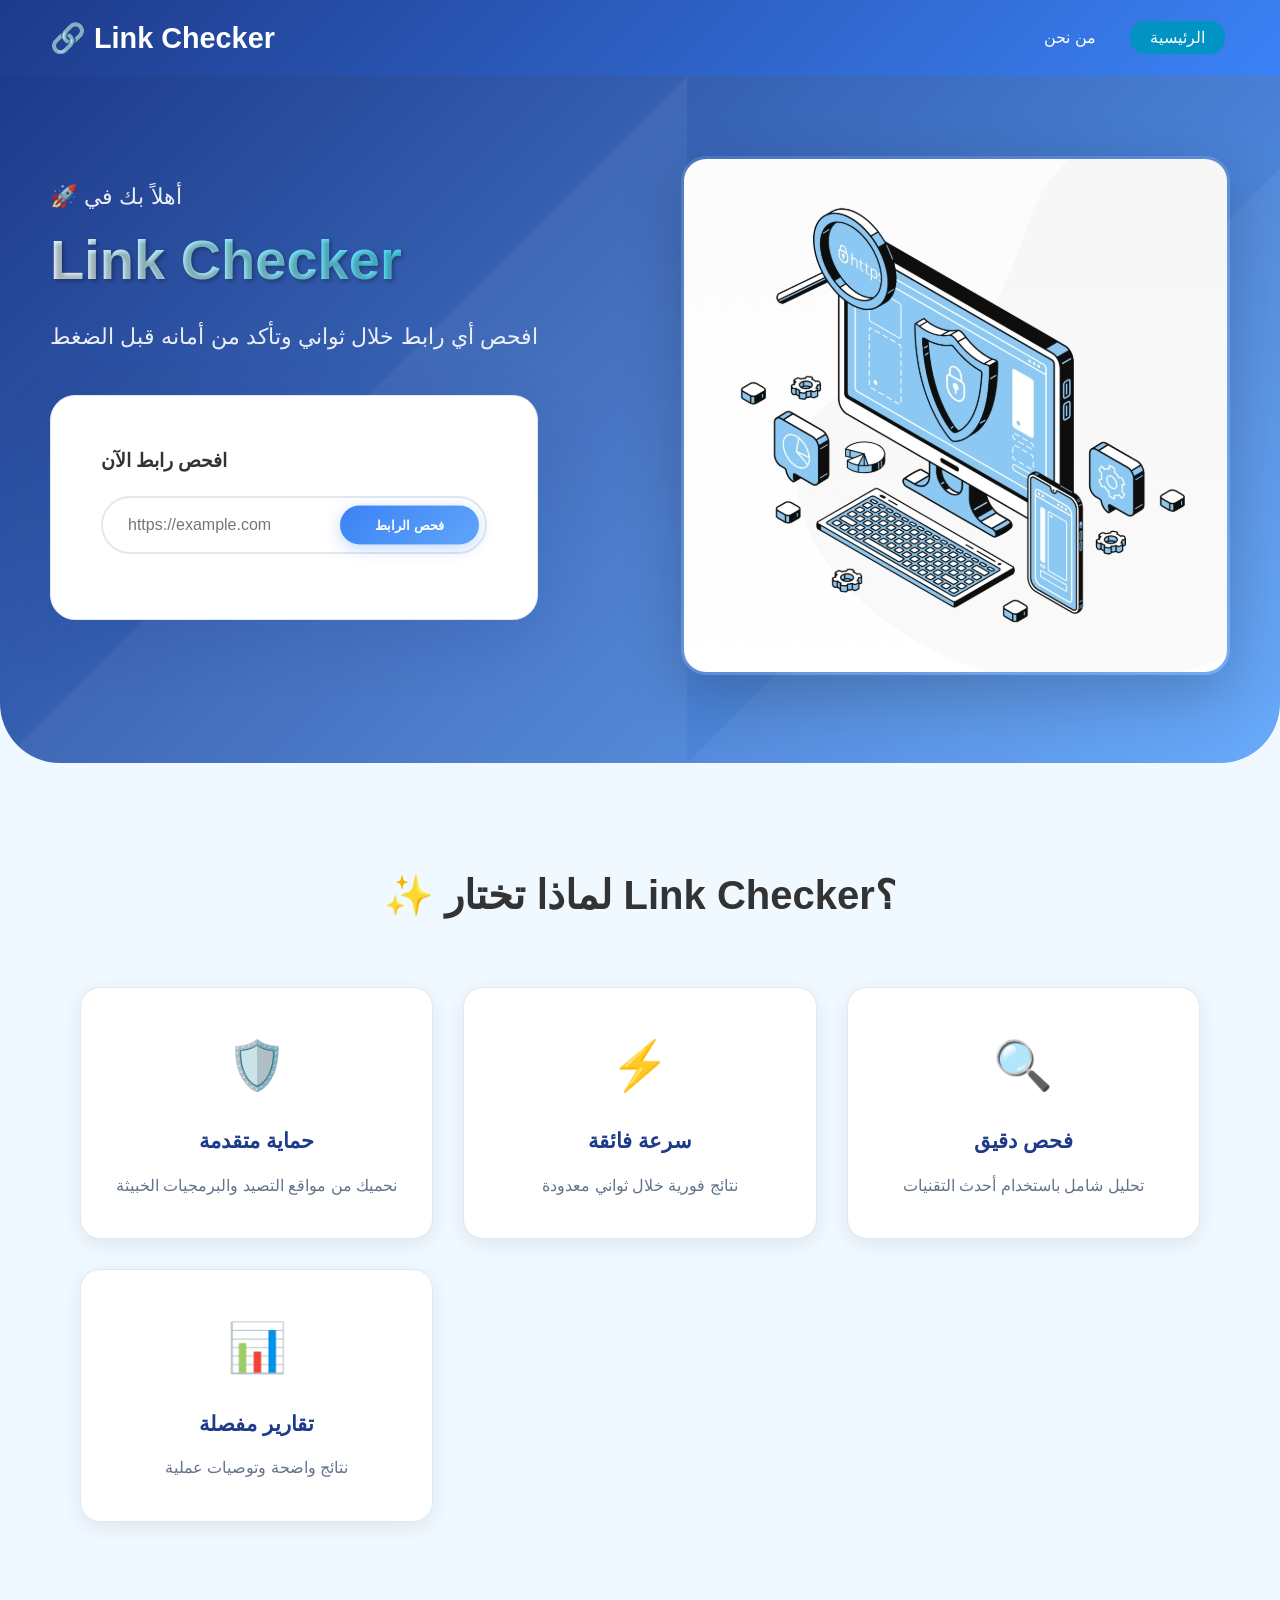
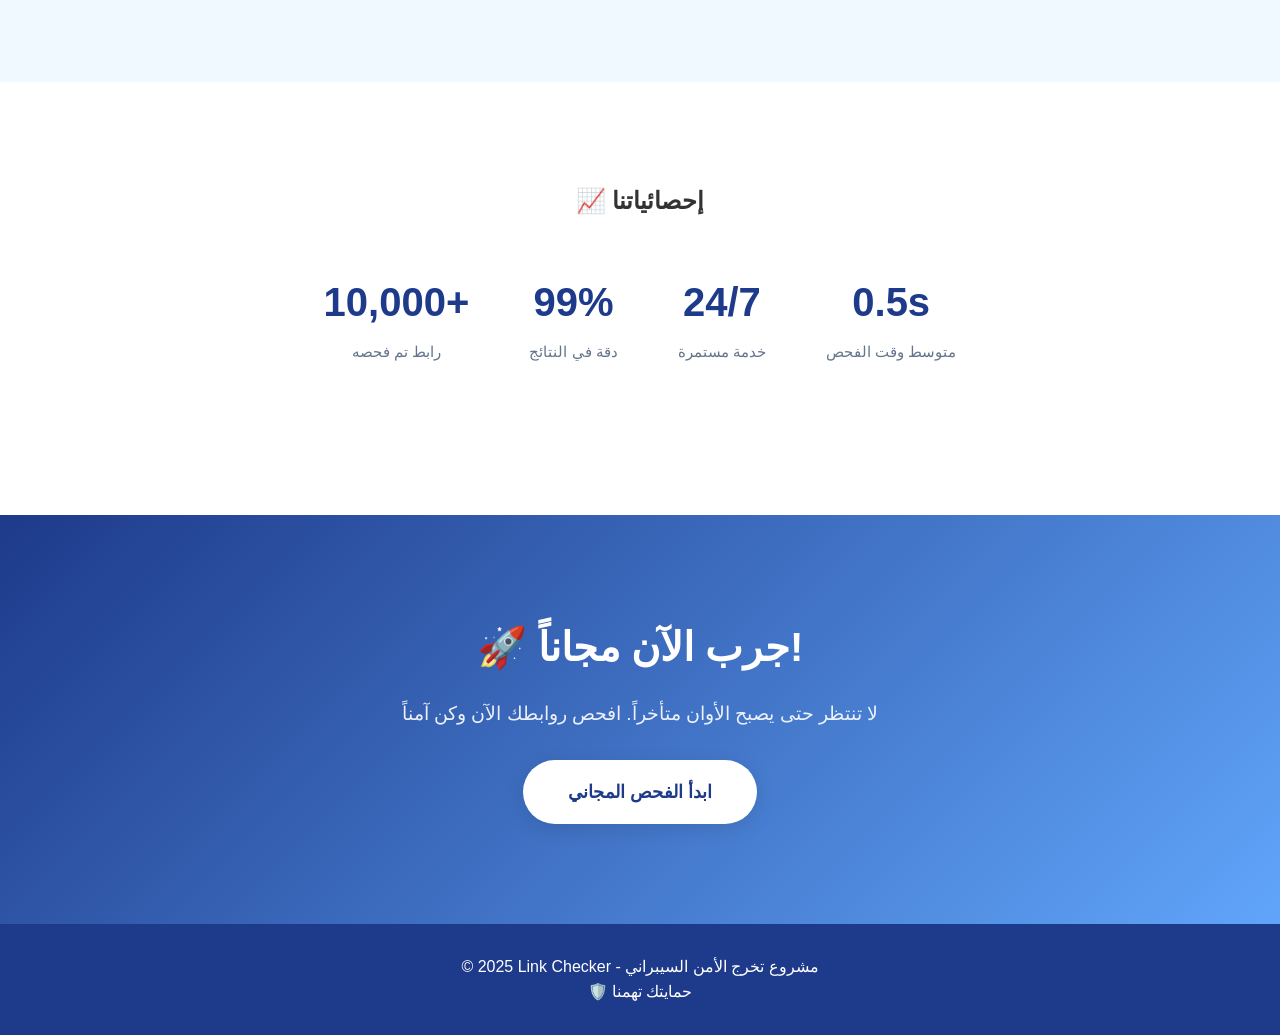
==== index.html @ 17e5fdd4 "First commit - مشروع تخرج" ====
<!DOCTYPE html>
<html lang="ar">
<head>
    <meta charset="UTF-8">
    <link rel="stylesheet" href="style.css">
    <title>Link Checker - فحص الروابط الآمن</title>
</head>
<body class="body">
    <!-- Header -->
    <div class="header"> 
        <h1>🔗 Link Checker</h1>
        <div class="links">
            <a href="home.html" style="background: #0093c4; border-radius: 15px;">الرئيسية</a>
            <a href="about.html">من نحن</a>
        </div>
    </div>

    <!-- Hero Section -->
    <div class="hero-section">
        <div class="landing-page">
            <div class="landing-page-left-section">
                <span class="hero-subtitle">🚀 أهلاً بك في</span>
                <h1 class="hero-title">Link Checker</h1>
                <p class="hero-subtitle">افحص أي رابط خلال ثواني وتأكد من أمانه قبل الضغط</p>
                
                <!-- Scan Box -->
                <div class="scan-box">
                    <h3 style="color: #333; margin-bottom: 20px;"> افحص رابط الآن</h3>
                    <form action="scan.php" method="POST" class="landing-page-check">
                        <input type="text" name="url" placeholder="https://example.com" required 
                               class="form-input-large" />
                        <button type="submit" class="btn btn-absolute">فحص الرابط</button>
                    </form>
                    <p style="color: #666; font-size: 0.9rem; margin-top: 15px;">
                       
                    </p>
                </div>
            </div>
            
            <div class="landing-page-img-container">
                <img src="LinkChecerIcon.jpeg" alt="Link Checker" class="img-shadow" />
            </div>
        </div>
    </div>

    <!-- Features Section -->
    <div class="section-padding section-light">
        <div class="container">
            <h2 class="text-center" style="color: #333; margin-bottom: 50px; font-size: 2.5rem;">✨ لماذا تختار Link Checker؟</h2>
            
            <div class="features-grid">
                <div class="feature-card">
                    <div class="feature-icon">🛡️</div>
                    <h3>حماية متقدمة</h3>
                    <p>نحميك من مواقع التصيد والبرمجيات الخبيثة</p>
                </div>
                
                <div class="feature-card">
                    <div class="feature-icon">⚡</div>
                    <h3>سرعة فائقة</h3>
                    <p>نتائج فورية خلال ثواني معدودة</p>
                </div>
                
                <div class="feature-card">
                    <div class="feature-icon">🔍</div>
                    <h3>فحص دقيق</h3>
                    <p>تحليل شامل باستخدام أحدث التقنيات</p>
                </div>
                
                <div class="feature-card">
                    <div class="feature-icon">📊</div>
                    <h3>تقارير مفصلة</h3>
                    <p>نتائج واضحة وتوصيات عملية</p>
                </div>
            </div>
        </div>
    </div>

    <!-- Stats Section -->
    <div class="section-padding section-white text-center">
        <h2 style="color: #333; margin-bottom: 40px;">📈 إحصائياتنا</h2>
        <div class="stats-container">
            <div class="stat-item">
                <span class="stat-number">10,000+</span>
                <span class="stat-label">رابط تم فحصه</span>
            </div>
            <div class="stat-item">
                <span class="stat-number">99%</span>
                <span class="stat-label">دقة في النتائج</span>
            </div>
            <div class="stat-item">
                <span class="stat-number">24/7</span>
                <span class="stat-label">خدمة مستمرة</span>
            </div>
            <div class="stat-item">
                <span class="stat-number">0.5s</span>
                <span class="stat-label">متوسط وقت الفحص</span>
            </div>
        </div>
    </div>

    <!-- CTA Section -->
    <div class="section-padding section-gradient text-center">
        <h2 style="font-size: 2.5rem; margin-bottom: 20px;">🚀 جرب الآن مجاناً!</h2>
        <p style="font-size: 1.2rem; margin-bottom: 30px; opacity: 0.9;">
            لا تنتظر حتى يصبح الأوان متأخراً. افحص روابطك الآن وكن آمناً
        </p>
        <a href="#scan" class="cta-button">ابدأ الفحص المجاني</a>
    </div>

    <!-- Footer -->
    <div class="section-dark text-center" style="padding: 30px;">
        <p>© 2025 Link Checker - مشروع تخرج الأمن السيبراني</p>
        <p>🛡️ حمايتك تهمنا</p>
    </div>

    <script>
        
        document.querySelector('a[href="#scan"]').addEventListener('click', function(e) {
            e.preventDefault();
            document.querySelector('.scan-box').scrollIntoView({ 
                behavior: 'smooth' 
            });
        });
    </script>
</body>
</html>
---- style.css ----
:root {
    --primary: #1E3A8A;
    --secondary: #3B82F6;
    --accent: #60A5FA;
    --cyber: #00D4FF;
    --background: #F0F9FF;
    --surface: #FFFFFF;
    --text: #1E293B;
    --text-light: #64748B;
    --success: #10B981;
    --warning: #F59E0B;
    --danger: #EF4444;
    --border: #E2E8F0;
}

/* ===== الأساسيات ===== */
* {
    margin: 0;
    padding: 0;
    box-sizing: border-box;
}

.body {
    background-color: var(--background);
    margin: 0;
    font-family: 'Segoe UI', Tahoma, Geneva, Verdana, sans-serif;
    line-height: 1.6;
    color: var(--text);
}

/* ===== الهيدر ===== */
.header {
    background: linear-gradient(135deg, var(--primary), var(--secondary));
    display: flex;
    justify-content: space-between;
    align-items: center;
    padding: 15px 50px;
    box-shadow: 0 2px 20px rgba(30, 58, 138, 0.1);
}

.header h1 {
    color: white;
    font-size: 1.8rem;
    font-weight: 700;
}

.links a {
    color: white;
    padding: 8px 20px;
    text-decoration: none;
    border-radius: 25px;
    transition: all 0.3s ease;
    margin: 0 5px;
    font-weight: 500;
}

.links a:hover {
    background: rgba(255, 255, 255, 0.2);
    transform: translateY(-2px);
}

/* ===== الصفحة الرئيسية ===== */
.hero-section {
    background: linear-gradient(135deg, var(--primary), var(--accent));
    padding: 80px 50px;
    border-radius: 0 0 60px 60px;
    color: white;
    position: relative;
    overflow: hidden;
}

.hero-section::before {
    content: '';
    position: absolute;
    top: 0;
    left: 0;
    right: 0;
    bottom: 0;
    background: url('data:image/svg+xml,<svg xmlns="http://www.w3.org/2000/svg" viewBox="0 0 1000 1000"><polygon fill="rgba(255,255,255,0.05)" points="0,1000 1000,0 1000,1000"/></svg>');
}

.landing-page {
    display: flex;
    justify-content: space-between;
    align-items: center;
    position: relative;
    z-index: 2;
}

.hero-title {
    font-size: 3.5rem;
    margin-bottom: 15px;
    text-shadow: 2px 2px 4px rgba(0,0,0,0.3);
    background: linear-gradient(45deg, white, var(--cyber));
    background-clip: text;
    -webkit-background-clip: text;
    -webkit-text-fill-color: transparent;
    color: transparent;
    font-weight: 800;
}

.hero-subtitle {
    font-size: 1.4rem;
    margin-bottom: 30px;
    opacity: 0.9;
    font-weight: 300;
}

/* =====  الفحص ===== */
.scan-box {
    background: var(--surface);
    padding: 50px;
    border-radius: 25px;
    box-shadow: 0 20px 60px rgba(30, 58, 138, 0.15);
    margin: 40px auto;
    max-width: 650px;
    border: 1px solid var(--border);
    transition: transform 0.3s ease;
}

.scan-box:hover {
    transform: translateY(-5px);
}

.landing-page-check {
    position: relative;
    display: flex;
    align-items: center;
    margin-bottom: 15px;
}

.form-input-large {
    width: 100%;
    padding: 18px 25px;
    font-size: 16px;
    border-radius: 50px;
    border: 2px solid var(--border);
    outline: none;
    transition: all 0.3s ease;
    background: var(--surface);
}

.form-input-large:focus {
    border-color: var(--secondary);
    box-shadow: 0 0 0 3px rgba(59, 130, 246, 0.1);
}

.btn {
    background: linear-gradient(135deg, var(--secondary), var(--accent));
    border-radius: 50px;
    padding: 12px 35px;
    color: white;
    border: none;
    height: auto;
    cursor: pointer;
    font-weight: 600;
    transition: all 0.3s ease;
    box-shadow: 0 4px 15px rgba(59, 130, 246, 0.3);
}

.btn:hover {
    background: linear-gradient(135deg, var(--primary), var(--secondary));
    transform: translateY(-2px);
    box-shadow: 0 8px 25px rgba(59, 130, 246, 0.4);
}

.btn-absolute {
    position: absolute;
    right: 8px;
    top: 50%;
    transform: translateY(-50%);
}

/* ===== الميزات ===== */
.features-grid {
    display: grid;
    grid-template-columns: repeat(auto-fit, minmax(280px, 1fr));
    gap: 30px;
    margin: 60px 0;
    padding: 0 20px;
}

.feature-card {
    background: var(--surface);
    padding: 40px 30px;
    border-radius: 20px;
    text-align: center;
    transition: all 0.3s ease;
    border: 1px solid var(--border);
    box-shadow: 0 5px 20px rgba(0, 0, 0, 0.08);
}

.feature-card:hover {
    transform: translateY(-10px);
    box-shadow: 0 15px 40px rgba(59, 130, 246, 0.15);
    border-color: var(--accent);
}

.feature-icon {
    font-size: 3rem;
    margin-bottom: 20px;
    display: block;
}

.feature-card h3 {
    color: var(--primary);
    margin-bottom: 15px;
    font-size: 1.3rem;
}

.feature-card p {
    color: var(--text-light);
    line-height: 1.6;
}

/* ===== الإحصائيات ===== */
.stats-container {
    display: flex;
    justify-content: center;
    gap: 60px;
    margin: 50px 0;
    flex-wrap: wrap;
}

.stat-item {
    text-align: center;
}

.stat-number {
    font-size: 2.5rem;
    font-weight: 800;
    color: var(--primary);
    display: block;
    margin-bottom: 5px;
}

.stat-label {
    color: var(--text-light);
    font-size: 0.95rem;
    font-weight: 500;
}

/* ===== الأقسام ===== */
.section-padding {
    padding: 100px 20px;
}

.section-light {
    background: var(--background);
}

.section-white {
    background: var(--surface);
}

.section-gradient {
    background: linear-gradient(135deg, var(--primary), var(--accent));
    color: white;
    position: relative;
}

.section-dark {
    background: var(--primary);
    color: white;
}

.text-center {
    text-align: center;
}

.max-width {
    max-width: 1200px;
    margin: 0 auto;
}

.container {
    max-width: 1200px;
    margin: 0 auto;
    padding: 0 20px;
}

/* ===== نتائج الفحص ===== */
.result-container {
    background: linear-gradient(135deg, var(--primary), var(--secondary));
    padding: 40px;
    border-radius: 25px;
    color: white;
    margin: 30px 0;
    box-shadow: 0 20px 60px rgba(30, 58, 138, 0.2);
    border: 1px solid rgba(255, 255, 255, 0.1);
}

.result-header {
    text-align: center;
    margin-bottom: 30px;
}

.result-status {
    font-size: 1.5rem;
    font-weight: bold;
    padding: 20px;
    border-radius: 15px;
    margin: 20px 0;
    text-align: center;
    border: none;
}

.status-safe {
    background: var(--success);
    box-shadow: 0 5px 20px rgba(16, 185, 129, 0.3);
}

.status-suspicious {
    background: var(--warning);
    color: var(--text);
    box-shadow: 0 5px 20px rgba(245, 158, 11, 0.3);
}

.status-danger {
    background: var(--danger);
    box-shadow: 0 5px 20px rgba(239, 68, 68, 0.3);
}

.warning-item {
    background: rgba(255, 255, 255, 0.15);
    padding: 15px 20px;
    margin: 10px 0;
    border-radius: 12px;
    border-right: 4px solid var(--warning);
    backdrop-filter: blur(10px);
}

.detail-item {
    background: rgba(255, 255, 255, 0.15);
    padding: 15px 20px;
    margin: 10px 0;
    border-radius: 12px;
    border-right: 4px solid var(--success);
    backdrop-filter: blur(10px);
}

.api-result {
    background: rgba(255, 255, 255, 0.2);
    padding: 20px;
    border-radius: 15px;
    margin: 20px 0;
    backdrop-filter: blur(10px);
    border: 1px solid rgba(255, 255, 255, 0.1);
}

.risk-badge {
    display: inline-block;
    padding: 8px 20px;
    border-radius: 25px;
    font-size: 0.85rem;
    font-weight: 700;
    margin: 0 8px;
    text-transform: uppercase;
    letter-spacing: 0.5px;
}

.risk-low { 
    background: var(--success);
    box-shadow: 0 3px 10px rgba(16, 185, 129, 0.3);
}

.risk-medium { 
    background: var(--warning);
    color: var(--text);
    box-shadow: 0 3px 10px rgba(245, 158, 11, 0.3);
}

.risk-high { 
    background: var(--danger);
    box-shadow: 0 3px 10px rgba(239, 68, 68, 0.3);
}

/* ===== صفحة about ===== */
.about-content {
    max-width: 900px;
    margin: 0 auto;
    text-align: center;
}

.feature-box {
    background: rgba(255, 255, 255, 0.1);
    padding: 30px;
    border-radius: 20px;
    margin: 20px 0;
    border-right: 5px solid var(--cyber);
    backdrop-filter: blur(10px);
    transition: transform 0.3s ease;
}

.feature-box:hover {
    transform: translateX(10px);
}

/* ===== تحسينات عامة ===== */
.img-shadow {
    border-radius: 25px;
    box-shadow: 0 20px 60px rgba(0, 0, 0, 0.2);
    border: 3px solid rgba(255, 255, 255, 0.1);
}

.cta-button {
    background: var(--surface);
    color: var(--primary);
    padding: 18px 45px;
    font-size: 1.1rem;
    text-decoration: none;
    display: inline-block;
    border-radius: 50px;
    transition: all 0.3s ease;
    font-weight: 700;
    box-shadow: 0 5px 20px rgba(0, 0, 0, 0.1);
}

.cta-button:hover {
    transform: scale(1.05);
    box-shadow: 0 10px 30px rgba(59, 130, 246, 0.3);
    color: var(--secondary);
}

/* ===== Responsive Design ===== */
@media (max-width: 768px) {
    .header {
        padding: 15px 20px;
        flex-direction: column;
        gap: 15px;
    }
    
    .landing-page {
        flex-direction: column;
        text-align: center;
        gap: 40px;
    }
    
    .hero-title {
        font-size: 2.5rem;
    }
    
    .hero-section {
        padding: 60px 20px;
    }
    
    .features-grid {
        grid-template-columns: 1fr;
        gap: 20px;
    }
    
    .stats-container {
        gap: 30px;
    }
    
    .scan-box {
        padding: 30px 20px;
        margin: 20px;
    }
    
    .landing-page-left-section {
        width: 100%;
    }
}

@media (max-width: 480px) {
    .hero-title {
        font-size: 2rem;
    }
    
    .stat-number {
        font-size: 2rem;
    }
    
    .section-padding {
        padding: 60px 20px;
    }
}
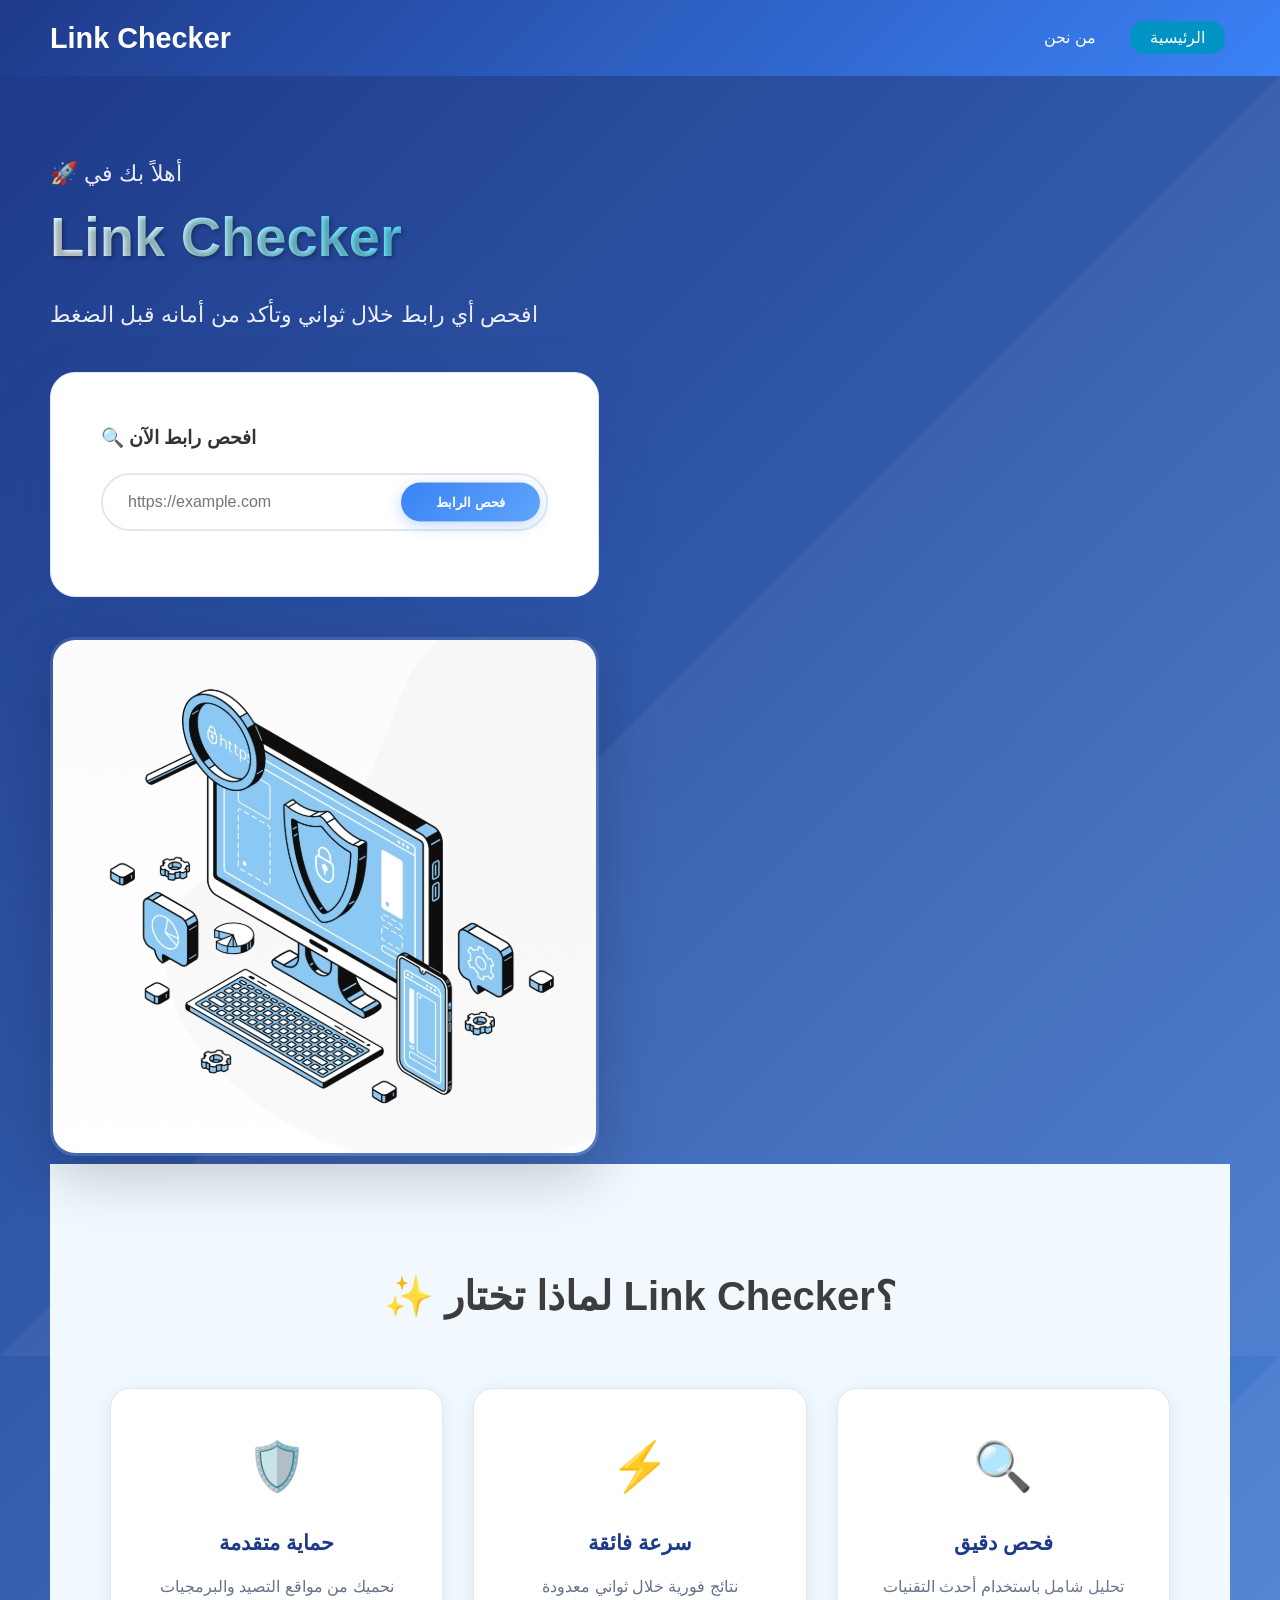
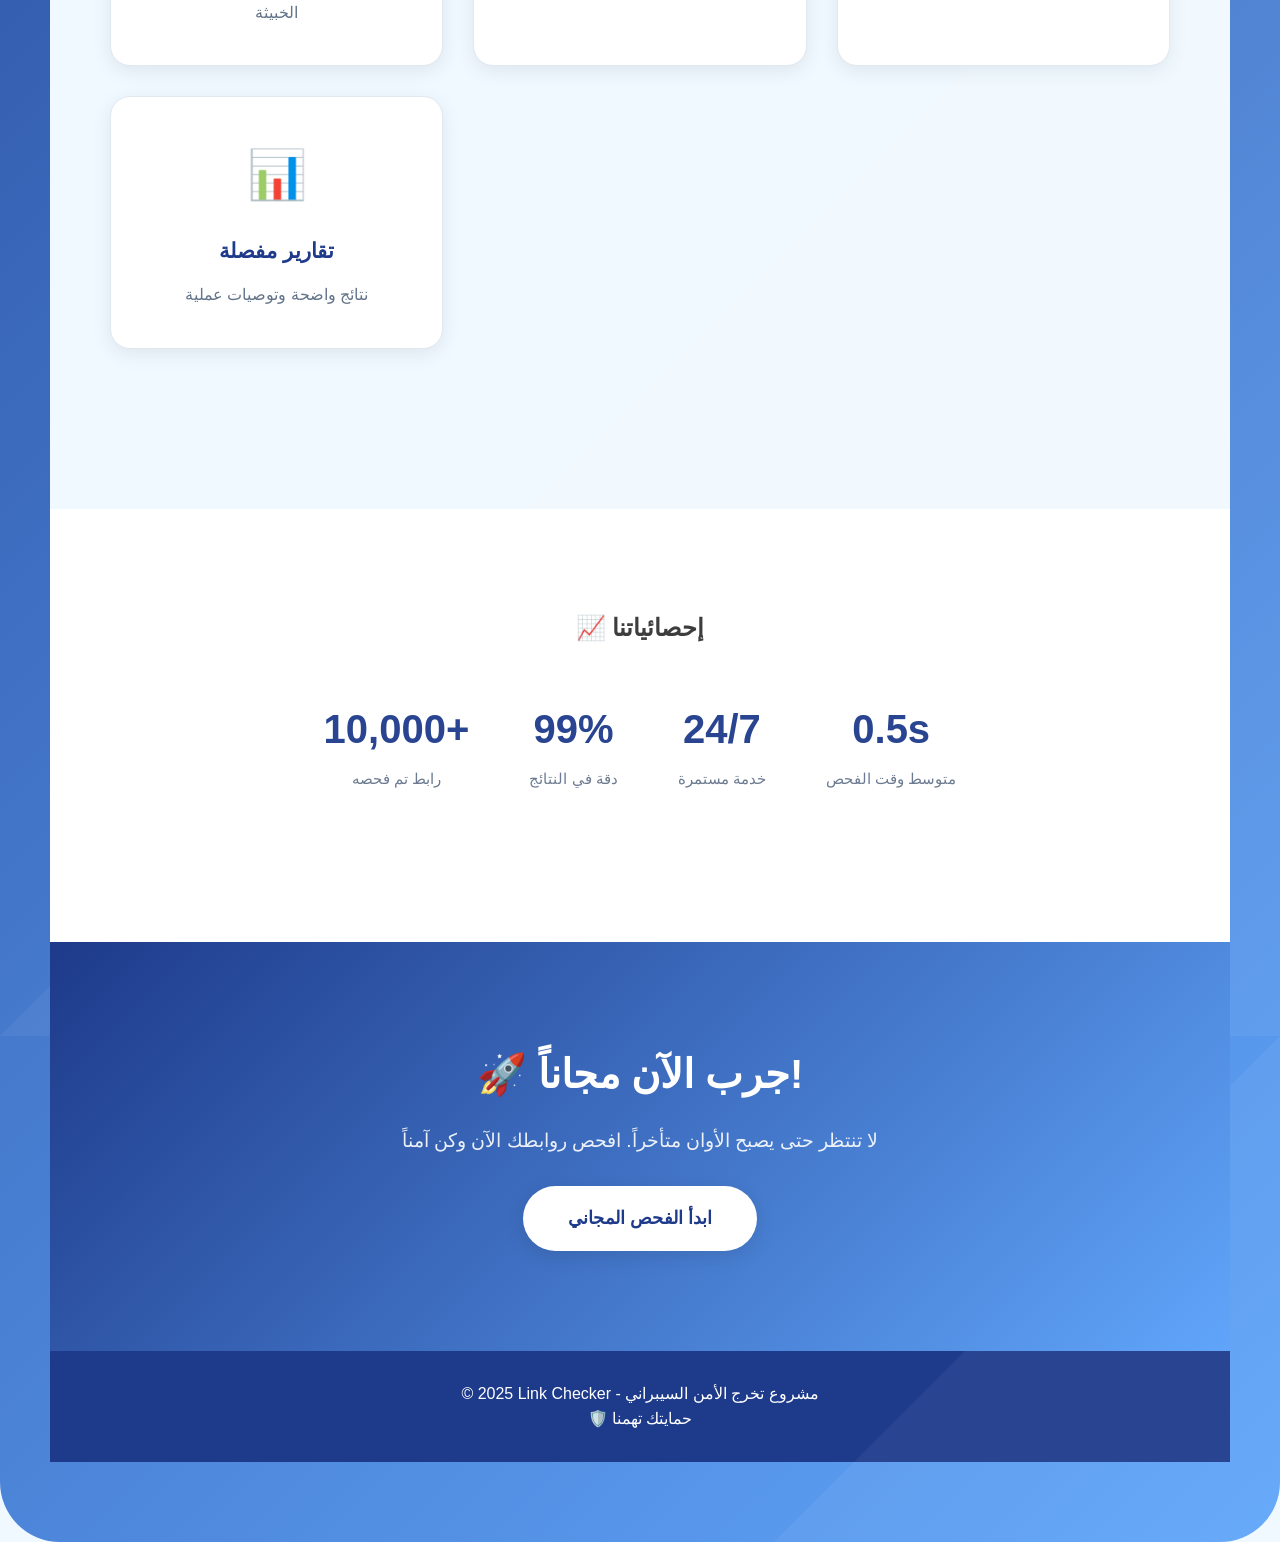
==== commit d5682254: "Update index.html" ====
--- a/index.html
+++ b/index.html
@@ -8,9 +8,9 @@
 <body class="body">
     <!-- Header -->
     <div class="header"> 
-        <h1>🔗 Link Checker</h1>
+        <h1> Link Checker</h1>
         <div class="links">
-            <a href="home.html" style="background: #0093c4; border-radius: 15px;">الرئيسية</a>
+            <a href="index.html" style="background: #0093c4; border-radius: 15px;">الرئيسية</a>
             <a href="about.html">من نحن</a>
         </div>
     </div>
@@ -24,18 +24,19 @@
                 <p class="hero-subtitle">افحص أي رابط خلال ثواني وتأكد من أمانه قبل الضغط</p>
                 
                 <!-- Scan Box -->
-                <div class="scan-box">
-                    <h3 style="color: #333; margin-bottom: 20px;"> افحص رابط الآن</h3>
-                    <form action="scan.php" method="POST" class="landing-page-check">
-                        <input type="text" name="url" placeholder="https://example.com" required 
-                               class="form-input-large" />
-                        <button type="submit" class="btn btn-absolute">فحص الرابط</button>
-                    </form>
-                    <p style="color: #666; font-size: 0.9rem; margin-top: 15px;">
-                       
-                    </p>
-                </div>
-            </div>
+               <div class="scan-box" id="scan">
+    <h3 style="color: #333; margin-bottom: 20px;">🔍 افحص رابط الآن</h3>
+    
+    <div class="landing-page-check">
+        <input type="text" id="urlInput" placeholder="https://example.com" required 
+               class="form-input-large" />
+        <button type="button" id="scanButton" class="btn btn-absolute">فحص الرابط</button>
+    </div>
+    
+    <p style="color: #666; font-size: 0.9rem; margin-top: 15px;">
+     
+    </p>
+</div>
             
             <div class="landing-page-img-container">
                 <img src="LinkChecerIcon.jpeg" alt="Link Checker" class="img-shadow" />
@@ -115,13 +116,38 @@
     </div>
 
     <script>
+   
+    document.getElementById('scanButton').addEventListener('click', function() {
+        const urlInput = document.getElementById('urlInput');
+        const url = urlInput.value.trim();
         
-        document.querySelector('a[href="#scan"]').addEventListener('click', function(e) {
-            e.preventDefault();
-            document.querySelector('.scan-box').scrollIntoView({ 
-                behavior: 'smooth' 
-            });
+        if(url) {
+            // التأكد من أن الرابط يبدأ بـ http:// أو https://
+            let finalUrl = url;
+            if(!url.startsWith('http://') && !url.startsWith('https://')) {
+                finalUrl = 'https://' + url;
+            }
+            
+            window.location.href = 'scan.html?url=' + encodeURIComponent(finalUrl);
+        } else {
+            alert('⚠️ الرجاء إدخال رابط للفحص');
+        }
+    });
+
+
+    document.getElementById('urlInput').addEventListener('keypress', function(e) {
+        if(e.key === 'Enter') {
+            document.getElementById('scanButton').click();
+        }
+    });
+
+    
+    document.querySelector('a[href="#scan"]').addEventListener('click', function(e) {
+        e.preventDefault();
+        document.querySelector('.scan-box').scrollIntoView({ 
+            behavior: 'smooth' 
         });
-    </script>
+    });
+</script>
 </body>
-</html>+</html>
